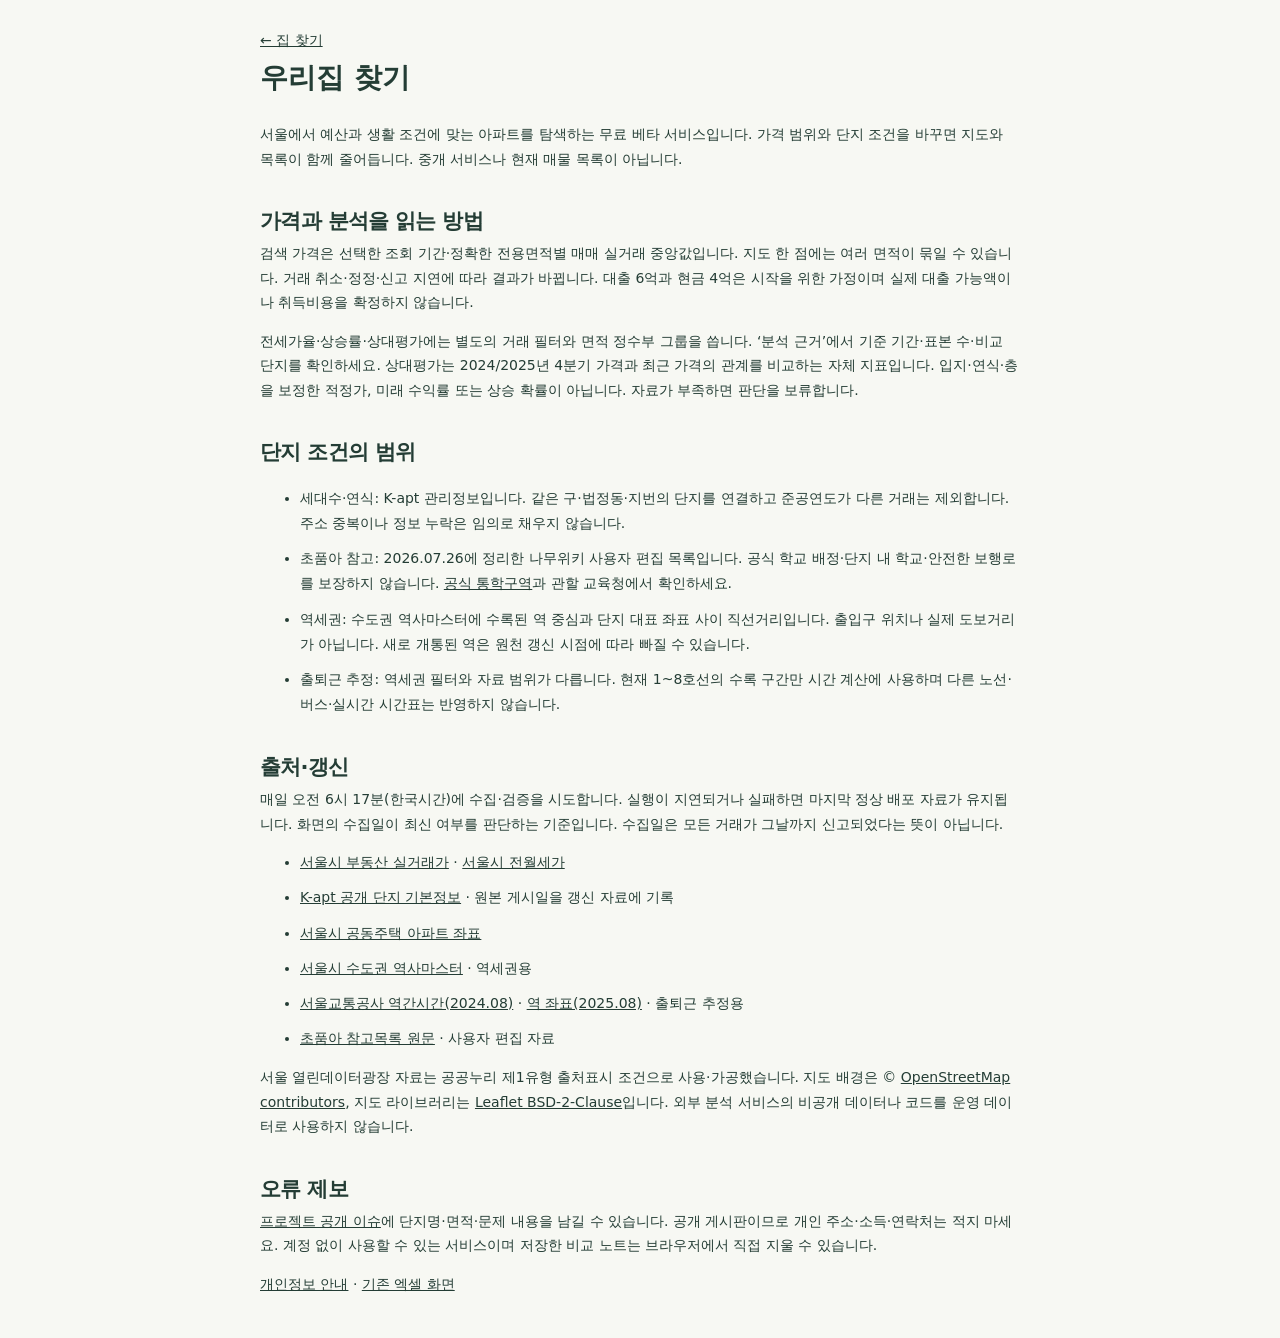
==== about.html @ 01b96259 "Release apartment buyer map with verified filters and scheduled data updates" ====
<!doctype html><html lang="ko"><head><meta charset="utf-8"><meta name="viewport" content="width=device-width, initial-scale=1"><title>서비스 소개·자료 출처 · 우리집 찾기</title><link rel="stylesheet" href="buyer.css"></head><body><main class="legal-page"><a href="/buy.html">← 집 찾기</a><h1>우리집 찾기</h1><p>서울에서 예산과 생활 조건에 맞는 아파트를 탐색하는 무료 베타 서비스입니다. 가격 범위와 단지 조건을 바꾸면 지도와 목록이 함께 줄어듭니다. 중개 서비스나 현재 매물 목록이 아닙니다.</p>
<h2>가격과 분석을 읽는 방법</h2><p>검색 가격은 선택한 조회 기간·정확한 전용면적별 매매 실거래 중앙값입니다. 지도 한 점에는 여러 면적이 묶일 수 있습니다. 거래 취소·정정·신고 지연에 따라 결과가 바뀝니다. 대출 6억과 현금 4억은 시작을 위한 가정이며 실제 대출 가능액이나 취득비용을 확정하지 않습니다.</p><p>전세가율·상승률·상대평가에는 별도의 거래 필터와 면적 정수부 그룹을 씁니다. ‘분석 근거’에서 기준 기간·표본 수·비교 단지를 확인하세요. 상대평가는 2024/2025년 4분기 가격과 최근 가격의 관계를 비교하는 자체 지표입니다. 입지·연식·층을 보정한 적정가, 미래 수익률 또는 상승 확률이 아닙니다. 자료가 부족하면 판단을 보류합니다.</p>
<h2>단지 조건의 범위</h2><ul><li>세대수·연식: K-apt 관리정보입니다. 같은 구·법정동·지번의 단지를 연결하고 준공연도가 다른 거래는 제외합니다. 주소 중복이나 정보 누락은 임의로 채우지 않습니다.</li><li>초품아 참고: 2026.07.26에 정리한 나무위키 사용자 편집 목록입니다. 공식 학교 배정·단지 내 학교·안전한 보행로를 보장하지 않습니다. <a href="https://schoolzone.emac.kr/">공식 통학구역</a>과 관할 교육청에서 확인하세요.</li><li>역세권: 수도권 역사마스터에 수록된 역 중심과 단지 대표 좌표 사이 직선거리입니다. 출입구 위치나 실제 도보거리가 아닙니다. 새로 개통된 역은 원천 갱신 시점에 따라 빠질 수 있습니다.</li><li>출퇴근 추정: 역세권 필터와 자료 범위가 다릅니다. 현재 1~8호선의 수록 구간만 시간 계산에 사용하며 다른 노선·버스·실시간 시간표는 반영하지 않습니다.</li></ul>
<h2>출처·갱신</h2><p>매일 오전 6시 17분(한국시간)에 수집·검증을 시도합니다. 실행이 지연되거나 실패하면 마지막 정상 배포 자료가 유지됩니다. 화면의 수집일이 최신 여부를 판단하는 기준입니다. 수집일은 모든 거래가 그날까지 신고되었다는 뜻이 아닙니다.</p><ul><li><a href="https://data.seoul.go.kr/dataList/OA-21275/S/1/datasetView.do">서울시 부동산 실거래가</a> · <a href="https://data.seoul.go.kr/dataList/OA-21276/S/1/datasetView.do">서울시 전월세가</a></li><li><a href="https://www.k-apt.go.kr/web/board/webReference/boardList.do">K-apt 공개 단지 기본정보</a> · 원본 게시일을 갱신 자료에 기록</li><li><a href="https://data.seoul.go.kr/dataList/OA-15818/A/1/datasetView.do">서울시 공동주택 아파트 좌표</a></li><li><a href="https://data.seoul.go.kr/dataList/OA-21232/A/1/datasetView.do">서울시 수도권 역사마스터</a> · 역세권용</li><li><a href="https://data.seoul.go.kr/dataList/OA-12034/F/1/datasetView.do">서울교통공사 역간시간(2024.08)</a> · <a href="https://data.seoul.go.kr/dataList/OA-22534/L/1/datasetView.do">역 좌표(2025.08)</a> · 출퇴근 추정용</li><li><a href="https://namu.wiki/w/%EC%B4%88%ED%92%88%EC%95%84">초품아 참고목록 원문</a> · 사용자 편집 자료</li></ul><p>서울 열린데이터광장 자료는 공공누리 제1유형 출처표시 조건으로 사용·가공했습니다. 지도 배경은 © <a href="https://www.openstreetmap.org/copyright">OpenStreetMap contributors</a>, 지도 라이브러리는 <a href="vendor/leaflet/LICENSE">Leaflet BSD-2-Clause</a>입니다. 외부 분석 서비스의 비공개 데이터나 코드를 운영 데이터로 사용하지 않습니다.</p>
<h2>오류 제보</h2><p><a href="https://github.com/uhdh/autumation1/issues/new">프로젝트 공개 이슈</a>에 단지명·면적·문제 내용을 남길 수 있습니다. 공개 게시판이므로 개인 주소·소득·연락처는 적지 마세요. 계정 없이 사용할 수 있는 서비스이며 저장한 비교 노트는 브라우저에서 직접 지울 수 있습니다.</p><p><a href="privacy.html">개인정보 안내</a> · <a href="/excel.html">기존 엑셀 화면</a></p></main></body></html>
---- buyer.css ----
:root{color-scheme:light;--ink:#243d35;--green:#1b5145;--muted:#65736b;--line:#dce3da;--paper:#f7f8f3;--pale:#eaf0e5;--red:#9a4233;--gold:#856221;font-family:"Malgun Gothic","Apple SD Gothic Neo",system-ui,sans-serif;color:var(--ink);background:var(--paper);font-size:14px}
*{box-sizing:border-box}body{margin:0}a{color:inherit}button,input,select,textarea{font:inherit}button,a,input,select,summary,textarea{-webkit-tap-highlight-color:transparent}button,summary{cursor:pointer}button:disabled{cursor:wait;opacity:.6}button{border:0}button:focus-visible,a:focus-visible,input:focus-visible,select:focus-visible,summary:focus-visible,textarea:focus-visible{outline:3px solid #bb8f38;outline-offset:3px}input,select,textarea{width:100%;min-width:0;border:1px solid #cdd7cd;border-radius:7px;padding:10px 11px;background:#fff;color:var(--ink);min-height:42px}input::placeholder,textarea::placeholder{color:#7c847e;font-size:12px}textarea{resize:vertical;min-height:75px}input[type=checkbox]{width:17px;height:17px;min-height:0;accent-color:var(--green);flex:none}label{display:grid;gap:7px;font-size:12px;font-weight:600}p{line-height:1.75}h1,h2,h3,p{margin-top:0}h2{font-size:21px;letter-spacing:-.7px;margin-bottom:0}h3{font-size:18px;letter-spacing:-.4px}small{font-size:12px}button{font-weight:600}[hidden]{display:none!important}.skip{position:absolute;top:-100px}.skip:focus{top:10px;left:10px;z-index:10;background:white;padding:15px}.site-header{max-width:1440px;margin:auto;padding:23px 40px;display:flex;align-items:center;justify-content:space-between;border-bottom:1px solid var(--line)}.site-header>a{text-decoration:none;font-size:12px}.site-header .brand{display:flex;gap:10px;align-items:center;font-size:17px;font-weight:700}.brand-mark{display:grid;place-items:center;width:32px;height:32px;background:var(--green);color:white;border-radius:8px;font-size:19px}.beta{font-size:10px;font-weight:500;border:1px solid #b5c5b8;padding:3px 6px;border-radius:4px;color:var(--muted)}main{max-width:1440px;margin:auto;padding:0 40px}.intro{padding:46px 0 29px;display:grid;grid-template-columns:1.2fr 1fr;column-gap:50px}.intro .eyebrow{grid-column:1/-1}.eyebrow{font-size:11px;letter-spacing:1px;font-weight:700;color:var(--green);margin-bottom:12px}.intro h1{font-size:37px;line-height:1.35;letter-spacing:-1.7px;font-weight:650;margin-bottom:12px}.intro>p:last-child{align-self:end;margin-bottom:16px;color:var(--muted);font-size:14px}.steps{display:flex;border-bottom:1px solid var(--line);gap:35px;padding:12px 0 20px}.steps a{text-decoration:none;font-size:12px;display:flex;align-items:center;gap:9px}.steps b{color:var(--green);font-size:11px}.steps span{background:var(--pale);padding:3px 7px;border-radius:12px;font-size:11px}.workspace{display:grid;grid-template-columns:300px minmax(0,1fr);gap:36px;padding-top:30px}.conditions{background:white;border:1px solid var(--line);border-radius:10px;align-self:start;padding:21px;scroll-margin-top:15px}.conditions form>label,.conditions form>div,.conditions form>details{margin-bottom:18px}.conditions h2{font-size:17px}.conditions .section-heading{align-items:start;gap:7px;flex-direction:column;margin-bottom:22px}.muted{color:var(--muted);font-size:11px;font-weight:400}.hint{font-size:11px;line-height:1.7;color:var(--muted);margin:8px 0 0;font-weight:400}.field-pair{display:grid;grid-template-columns:1fr 1fr;gap:10px}.budget-summary{background:var(--pale);border-radius:7px;padding:17px;display:grid;gap:8px}.budget-summary span{font-size:11px}.budget-summary strong{font-size:27px;letter-spacing:-1px}.budget-summary small{line-height:1.5;color:var(--muted);font-size:10px}#funds-fields>label,#funds-fields>.field-pair{margin-bottom:13px}.details-body{padding-top:12px;display:grid;gap:13px}summary{font-size:12px;font-weight:600;line-height:1.6}summary span{font-size:10px;font-weight:400;color:var(--muted);margin-left:5px}.primary,.secondary{border-radius:6px;min-height:42px;padding:10px 15px;font-size:12px}.primary{background:var(--green);color:white}.primary:hover{background:#123c32}.secondary{background:white;border:1px solid #bdcec1;color:var(--green)}.secondary:hover{background:var(--pale)}.full{width:100%}.primary.full{display:flex;justify-content:space-between;gap:10px}.privacy{border-top:1px solid var(--line);margin-top:22px;padding-top:19px}.checkbox{display:flex;align-items:center;gap:7px;font-weight:400;font-size:11px}.text-button{padding:7px 0;background:transparent;color:var(--muted);text-decoration:underline;text-underline-offset:3px;font-size:11px;margin-top:6px}.destination{border-top:1px solid var(--line);padding:13px 0;display:grid;gap:10px}.destination>strong{font-size:12px}.destination input,.destination select{padding:8px;min-height:38px}.content{min-width:0}.section-heading{display:flex;justify-content:space-between;align-items:center;gap:15px;margin-bottom:19px}.section-heading .eyebrow{font-size:10px;margin-bottom:7px}.live-label{font-size:10px;border:1px solid #c6d7c6;border-radius:20px;padding:6px 10px;white-space:nowrap}.status{font-size:12px;color:var(--muted);line-height:1.7;margin:0 0 19px;padding:12px 0;border-bottom:1px solid var(--line)}.status.error{color:var(--red)}.empty-state{padding:43px 20px 50px;text-align:center;border:1px dashed #c4d1c4;border-radius:10px;background:#f1f4eb}.empty-number{font-size:48px;font-weight:300;color:#b1c4b0;display:block;margin-bottom:18px}.empty-state h3{font-size:20px}.empty-state p{color:var(--muted);font-size:12px}.empty-guide{display:flex;justify-content:center;gap:18px;margin-top:28px;font-size:11px}.empty-guide span+span:before{content:'→';margin-right:18px;color:#8f9d91}.result-tools{display:flex;justify-content:space-between;align-items:center;gap:12px;margin-bottom:16px}.result-tools>label:last-child{display:flex;align-items:center;white-space:nowrap;font-size:11px}.result-tools select{min-height:35px;padding:6px 24px 6px 8px;font-size:11px}.candidate{background:white;border:1px solid var(--line);border-radius:9px;margin-bottom:12px;padding:21px;display:grid;grid-template-columns:minmax(0,1fr) auto;gap:14px 20px}.candidate.selected{border-color:var(--green);box-shadow:inset 3px 0 var(--green)}.candidate h3{margin:7px 0 8px;font-size:18px;overflow-wrap:anywhere}.address{font-size:11px;color:var(--muted)}.candidate-price{text-align:right;white-space:nowrap}.candidate-price small{display:block;font-size:10px;color:var(--muted);margin-bottom:7px}.candidate-price strong{font-size:24px;letter-spacing:-.7px}.badges{display:flex;gap:6px;flex-wrap:wrap;margin-top:12px}.badge{font-size:10px;line-height:1.5;padding:4px 7px;background:var(--pale);border-radius:4px;color:var(--green)}.badge.warn{background:#f9efdb;color:var(--gold)}.badge.over{background:#f8e8e3;color:var(--red)}.candidate-bottom{grid-column:1/-1;display:flex;justify-content:space-between;align-items:center;gap:14px;border-top:1px solid #ecf0e8;padding-top:13px;margin-top:3px}.candidate-bottom p{font-size:11px;color:var(--muted);margin:0}.candidate-actions{display:flex;gap:8px;flex:none}.candidate-actions button{min-height:36px;padding:8px 11px;font-size:11px}.comparison{margin-top:45px;padding-top:26px;border-top:1px solid var(--line);scroll-margin-top:20px}.section-description{color:var(--muted);font-size:12px;margin:0 0 20px}.compare-grid{display:grid;grid-template-columns:repeat(auto-fit,minmax(215px,1fr));gap:12px}.compare-empty{grid-column:1/-1;border:1px dashed #c8d2c7;padding:25px 18px;color:var(--muted);font-size:12px;border-radius:8px}.compare-card{padding:17px;background:white;border:1px solid var(--line);border-radius:9px;min-width:0}.compare-card h3{font-size:16px;margin:8px 0}.compare-top{display:flex;justify-content:space-between;align-items:start;gap:8px}.remove{font-size:11px;border:0;background:none;color:var(--muted);padding:3px;flex:none;text-decoration:underline}.compare-card label{font-size:11px;margin-top:12px}.compare-card input,.compare-card textarea{font-size:12px;padding:9px}.assessment{margin:15px 0;padding:12px;background:var(--paper);display:grid;gap:9px;font-size:11px;line-height:1.65}.assessment strong{font-size:16px}.positive{color:var(--green)}.negative{color:var(--red)}.compare-card details{border-top:1px solid var(--line);padding-top:13px;margin-top:18px}.route-row{padding:12px 0;border-bottom:1px solid var(--line)}.route-row strong{font-size:12px;display:block}.route-row small{display:block;line-height:1.6;color:var(--muted);margin-top:4px;overflow-wrap:anywhere}.route-row .field-pair{gap:7px}.route-row label{margin-top:8px}.route-status{font-size:10px;margin:8px 0 0;line-height:1.6}.notes label{font-size:11px}.compare-card .reference{font-size:11px;color:var(--muted);line-height:1.6;margin:8px 0 15px}.chart{height:120px;display:flex;gap:8px;align-items:stretch;margin:20px 0 25px}.chart-column{flex:1;display:flex;flex-direction:column;justify-content:end;align-items:center;gap:5px;min-width:0}.chart-column .bar{width:100%;max-width:40px;background:#759b86;border-radius:3px 3px 0 0;min-height:2px}.chart-column small{font-size:10px;white-space:nowrap}.chart-column .chart-value{font-size:9px}.chart-column .no-trade{color:#a0a9a0;font-size:10px;margin:auto 0}.table-scroll{overflow:auto;max-height:400px}table{border-collapse:collapse;width:100%;font-size:12px;white-space:nowrap}th,td{text-align:left;padding:11px;border-bottom:1px solid var(--line)}th{font-size:11px;color:var(--muted);position:sticky;top:0;background:var(--paper)}dialog{width:min(670px,calc(100% - 28px));max-height:88dvh;overflow:auto;border:1px solid var(--line);border-radius:12px;padding:25px;color:var(--ink)}dialog::backdrop{background:#10251e77}dialog .section-heading h2{font-size:19px}dialog p{font-size:12px;color:var(--muted)}footer{margin:50px 0 0;padding:24px 0;border-top:1px solid var(--line);font-size:10px;line-height:1.8;color:var(--muted)}.toast{position:fixed;bottom:24px;left:50%;transform:translateX(-50%);background:var(--ink);color:white;padding:14px 22px;box-shadow:0 6px 25px #0002;border-radius:8px;max-width:calc(100% - 30px);width:max-content;font-size:12px;z-index:5}.busy{opacity:.55;pointer-events:none}
dialog .section-heading button{flex:none;white-space:nowrap}
@media(min-width:1500px){.workspace{gap:50px;grid-template-columns:320px minmax(0,1fr)}}
@media(max-width:1050px){main{padding:0 24px}.site-header{padding:20px 24px}.workspace{grid-template-columns:270px minmax(0,1fr);gap:22px}.candidate{padding:17px}.candidate-bottom{align-items:start;flex-direction:column}.compare-grid{grid-template-columns:1fr}.compare-card{padding:21px}.intro h1{font-size:32px}}
@media(max-width:700px){:root{font-size:14px}.site-header{padding:16px 18px}.site-header .brand{font-size:15px}.site-header>a{font-size:11px}main{padding:0 18px}.intro{padding-top:30px;display:block}.intro h1{font-size:29px;letter-spacing:-1.2px}.intro>p:last-child{font-size:12px;margin-top:14px}.intro .eyebrow{font-size:10px}.steps{gap:0;justify-content:space-between}.steps a{font-size:11px;gap:6px}.workspace{display:block;padding-top:23px}.conditions{padding:19px;margin-bottom:30px}.conditions .section-heading{flex-direction:row;align-items:center}.content h2{font-size:20px}.live-label{font-size:9px;padding:5px 7px}.section-heading{gap:8px}.candidate{padding:15px;gap:10px}.candidate h3{font-size:16px}.candidate-price strong{font-size:20px}.candidate-bottom{flex-direction:row;flex-wrap:wrap;gap:10px}.candidate-actions{margin-left:auto}.candidate-actions button{min-height:40px}.candidate-bottom p{font-size:10px}.empty-guide{gap:10px;font-size:10px}.empty-guide span+span:before{margin-right:10px}.compare-grid{grid-template-columns:1fr}input,select,textarea,.compare-card input,.compare-card textarea,.result-tools select{font-size:16px}label{font-size:12px}.result-tools{align-items:start}.result-tools select{font-size:12px}.desktop{display:none}.chart{gap:4px}.chart-column .chart-value{font-size:8px}.chart-column small{font-size:8px}.comparison{margin-top:30px}.section-heading .eyebrow{font-size:9px}}
@media(prefers-reduced-motion:no-preference){html{scroll-behavior:smooth}button,a{transition:background-color .12s}}

/* 탐색을 먼저 보여주고, 상세 조건은 필요할 때 연다. */
h1,h2,h3,.intro p{word-break:keep-all;overflow-wrap:break-word}
main{max-width:1200px}.intro{display:block;padding:40px 0 22px}.intro h1{font-size:32px;margin-bottom:12px}.intro>p:last-child{margin:0}.workspace{display:block;padding-top:0}.conditions{padding:24px;margin-bottom:32px}.conditions form>div,.conditions form>details{margin-bottom:0}.quick-search{display:grid;grid-template-columns:180px 1fr auto;gap:24px;align-items:end}.quick-budget{min-width:0;border:0;margin:0;padding:0}.quick-budget legend{font-size:12px;font-weight:600;margin-bottom:9px}.budget-chips{display:flex;gap:7px;flex-wrap:wrap}.budget-chips button{min-height:43px;padding:10px 18px;border:1px solid #cdd7cd;background:white;border-radius:7px;font-size:14px;white-space:nowrap}.budget-chips button:hover{background:var(--pale)}.budget-chips button[aria-pressed=true]{background:var(--green);color:white;border-color:var(--green)}.quick-search>.primary{min-height:43px;white-space:nowrap}.quick-foot{display:flex;justify-content:space-between;align-items:center;gap:12px;padding-top:15px}.quick-foot p{font-size:11px;color:var(--muted);margin:0}.quick-foot .text-button{margin:0;padding:4px 0}.extra-filters{padding-top:14px;border-top:1px solid var(--line);margin-top:14px}.extra-filters summary{font-weight:400;color:var(--muted);font-size:11px}.filter-fields{grid-template-columns:180px 1fr;max-width:620px}.conditions #direct-fields{max-width:360px;margin-top:18px}.conditions dialog>.section-heading{flex-direction:row;align-items:center}.conditions dialog>label,.conditions dialog>div,.conditions dialog>details{margin-bottom:17px}.conditions dialog>.hint{margin-bottom:18px}.conditions dialog .section-heading h2{font-size:20px}details.destination{display:block}details.destination>label,details.destination>.field-pair{margin-top:13px}.destination summary{font-size:14px;padding:4px 0}.comparison-tools{display:flex;gap:8px;flex-wrap:wrap;margin-bottom:20px}.comparison-tools button{font-size:12px}.compare-shortcut{position:sticky;top:10px;z-index:2;display:block;width:max-content;margin:0 0 16px auto;text-decoration:none;background:var(--green);color:white;border-radius:22px;padding:11px 17px;font-size:12px}.compare-shortcut span{margin:0 6px}.save-options{margin-top:24px}.save-options summary{font-size:11px;color:var(--muted)}.save-options .privacy{margin-top:10px;padding-top:10px}.empty-state{padding:30px 20px}.empty-state h3{font-size:18px;margin-bottom:8px}.empty-state p{margin-bottom:0}.content #candidate-list{display:grid;grid-template-columns:1fr 1fr;gap:14px}.candidate{margin:0;grid-template-columns:minmax(0,1fr) auto;padding:18px;gap:14px}.candidate-bottom{flex-direction:column;align-items:stretch;gap:12px}.candidate-actions{justify-content:flex-end}.candidate-price strong{font-size:22px}.content #candidate-list>.empty-state{grid-column:1/-1}.content #more-results{margin-top:16px}
@media(max-width:900px){.quick-search{grid-template-columns:160px 1fr;gap:17px}.quick-search>.primary{grid-column:1/-1}.content #candidate-list{grid-template-columns:1fr}.candidate-bottom{flex-direction:row;align-items:center}.conditions{padding:20px}.intro h1{font-size:28px}}
@media(max-width:700px){.intro{padding:27px 0 22px}.intro h1{font-size:27px;line-height:1.4;max-width:320px}.intro>p:last-child{font-size:12px;max-width:300px}.quick-search{grid-template-columns:1fr;gap:19px}.quick-budget legend{font-size:13px}.quick-region{font-size:13px}.budget-chips{gap:6px}.budget-chips button{padding:9px 12px;font-size:13px;flex:1}.budget-chips #custom-budget{flex:none;width:100%;font-size:11px;min-height:30px;border:0;text-decoration:underline;text-underline-offset:3px;background:transparent;color:var(--muted);padding:5px}.quick-foot{align-items:start;flex-direction:column;gap:7px}.conditions{padding:18px;margin-bottom:27px}.filter-fields{grid-template-columns:1fr}.candidate-bottom{align-items:start}.candidate-price strong{font-size:20px}.candidate h3{font-size:16px}.compare-shortcut{font-size:11px}.comparison-tools button{flex:1;padding:9px;font-size:11px}.extra-filters{padding-top:12px}.empty-state{padding:23px 13px}.empty-state h3{font-size:16px}}
.map-panel{margin:18px 0 24px;border:1px solid #dce4df;border-radius:16px;padding:16px;background:#fff}.map-panel h3{margin:0}.map-panel .section-heading{margin-bottom:12px}#candidate-map{height:410px;border-radius:10px;z-index:0;background:#e7ede8}.map-source{font-size:11px;line-height:1.6;color:#65756c;margin:8px 0 0}.map-source a{color:inherit}.map-home{display:block;margin-top:8px;padding:9px;border:1px solid #ccd9d0;border-radius:6px;background:#f3f7f4;color:#1b5145;cursor:pointer;width:100%;text-align:left}.leaflet-popup-content{max-height:260px;overflow:auto}.candidate:focus{outline:3px solid #44836b;outline-offset:3px}.candidate-actions{flex-wrap:wrap}@media(max-width:700px){#candidate-map{height:320px}.map-panel{padding:10px}.map-panel .section-heading{gap:8px}.map-panel h3{font-size:16px}}
.insight-strip{grid-column:1/-1;display:flex;gap:10px 22px;flex-wrap:wrap;border-top:1px solid var(--line);padding-top:13px;font-size:12px;color:var(--muted)}.insight-strip b{color:var(--ink);margin-left:5px}.commute-summary{grid-column:1/-1;font-size:12px;margin:0;color:var(--green)}.analysis-controls{display:flex;justify-content:space-between;gap:12px;align-items:center}.analysis-controls label{min-width:110px}.commute-settings,.metric-method{border-bottom:1px solid var(--line);padding:14px 0}.commute-settings summary,.metric-method summary{font-size:13px}.commute-settings summary span{color:var(--muted);font-size:11px}.commute-settings fieldset{border:0;padding:0;margin:0}.route-choice{max-width:650px;margin:14px 0}.route-assumptions{display:grid;grid-template-columns:repeat(3,1fr);gap:12px;margin:12px 0}.metric-method p{font-size:12px;color:var(--muted)}#analysis-content h3{margin-top:24px;font-size:16px}#analysis-content table{font-size:11px}@media(max-width:700px){.insight-strip{gap:8px 12px}.route-assumptions{grid-template-columns:1fr}.analysis-controls{align-items:flex-start}.analysis-controls p{font-size:11px}}

.property-grid{display:grid;grid-template-columns:repeat(4,minmax(0,1fr));gap:12px}.property-grid small{display:block;color:var(--muted);font-size:12px}.property-footer{display:flex;align-items:center;justify-content:space-between;gap:10px}#active-property-filters{display:flex;flex-wrap:wrap;gap:6px;margin-bottom:12px}#active-property-filters button{border:1px solid #b8d2c8;border-radius:20px;background:#eef6f1;padding:7px 12px;color:#1b5145}@media(max-width:600px){.property-grid{grid-template-columns:repeat(2,minmax(0,1fr))}}
.property-grid select{padding:10px 6px;font-size:13px}.property-grid{border:0}#property-controls{border:0;padding:0;min-width:0}#property-controls legend{margin-bottom:12px}
.legal-page{max-width:800px;margin:auto;padding:28px 20px;line-height:1.8}.legal-page h2{margin-top:32px}.legal-page li{margin:10px 0}.legal-page a{text-decoration:underline}
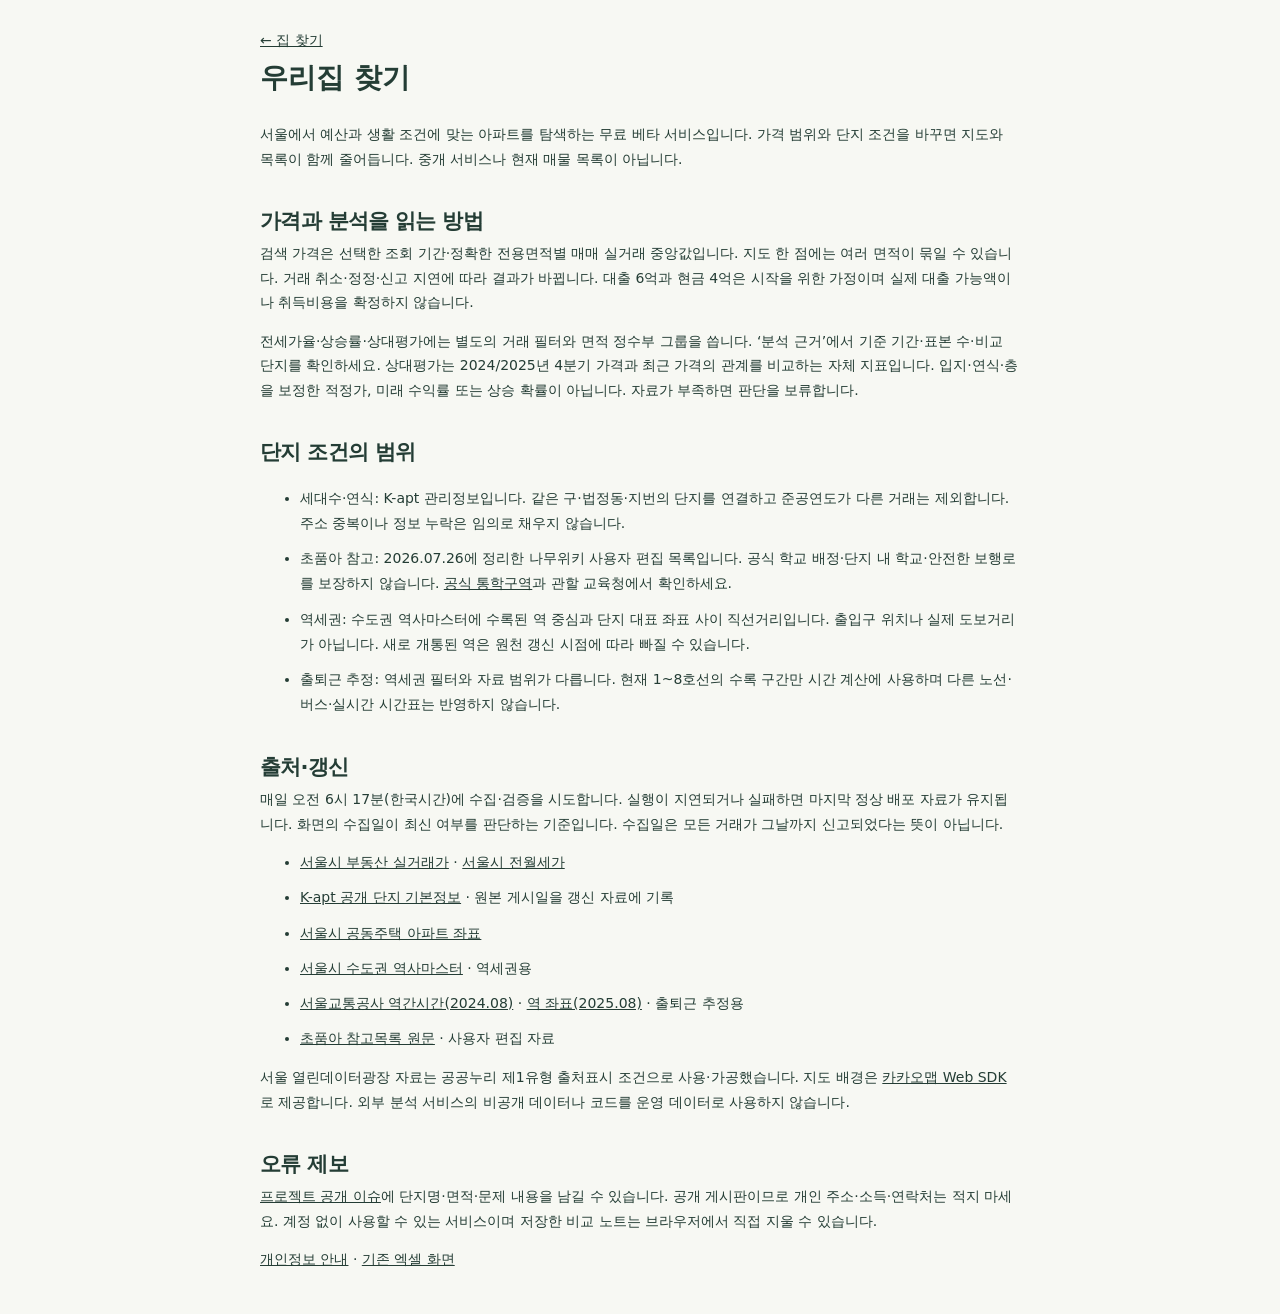
==== commit 44c81774: "Replace apartment map with Kakao Maps SDK" ====
--- a/about.html
+++ b/about.html
@@ -1,5 +1,5 @@
 <!doctype html><html lang="ko"><head><meta charset="utf-8"><meta name="viewport" content="width=device-width, initial-scale=1"><title>서비스 소개·자료 출처 · 우리집 찾기</title><link rel="stylesheet" href="buyer.css"></head><body><main class="legal-page"><a href="/buy.html">← 집 찾기</a><h1>우리집 찾기</h1><p>서울에서 예산과 생활 조건에 맞는 아파트를 탐색하는 무료 베타 서비스입니다. 가격 범위와 단지 조건을 바꾸면 지도와 목록이 함께 줄어듭니다. 중개 서비스나 현재 매물 목록이 아닙니다.</p>
 <h2>가격과 분석을 읽는 방법</h2><p>검색 가격은 선택한 조회 기간·정확한 전용면적별 매매 실거래 중앙값입니다. 지도 한 점에는 여러 면적이 묶일 수 있습니다. 거래 취소·정정·신고 지연에 따라 결과가 바뀝니다. 대출 6억과 현금 4억은 시작을 위한 가정이며 실제 대출 가능액이나 취득비용을 확정하지 않습니다.</p><p>전세가율·상승률·상대평가에는 별도의 거래 필터와 면적 정수부 그룹을 씁니다. ‘분석 근거’에서 기준 기간·표본 수·비교 단지를 확인하세요. 상대평가는 2024/2025년 4분기 가격과 최근 가격의 관계를 비교하는 자체 지표입니다. 입지·연식·층을 보정한 적정가, 미래 수익률 또는 상승 확률이 아닙니다. 자료가 부족하면 판단을 보류합니다.</p>
 <h2>단지 조건의 범위</h2><ul><li>세대수·연식: K-apt 관리정보입니다. 같은 구·법정동·지번의 단지를 연결하고 준공연도가 다른 거래는 제외합니다. 주소 중복이나 정보 누락은 임의로 채우지 않습니다.</li><li>초품아 참고: 2026.07.26에 정리한 나무위키 사용자 편집 목록입니다. 공식 학교 배정·단지 내 학교·안전한 보행로를 보장하지 않습니다. <a href="https://schoolzone.emac.kr/">공식 통학구역</a>과 관할 교육청에서 확인하세요.</li><li>역세권: 수도권 역사마스터에 수록된 역 중심과 단지 대표 좌표 사이 직선거리입니다. 출입구 위치나 실제 도보거리가 아닙니다. 새로 개통된 역은 원천 갱신 시점에 따라 빠질 수 있습니다.</li><li>출퇴근 추정: 역세권 필터와 자료 범위가 다릅니다. 현재 1~8호선의 수록 구간만 시간 계산에 사용하며 다른 노선·버스·실시간 시간표는 반영하지 않습니다.</li></ul>
-<h2>출처·갱신</h2><p>매일 오전 6시 17분(한국시간)에 수집·검증을 시도합니다. 실행이 지연되거나 실패하면 마지막 정상 배포 자료가 유지됩니다. 화면의 수집일이 최신 여부를 판단하는 기준입니다. 수집일은 모든 거래가 그날까지 신고되었다는 뜻이 아닙니다.</p><ul><li><a href="https://data.seoul.go.kr/dataList/OA-21275/S/1/datasetView.do">서울시 부동산 실거래가</a> · <a href="https://data.seoul.go.kr/dataList/OA-21276/S/1/datasetView.do">서울시 전월세가</a></li><li><a href="https://www.k-apt.go.kr/web/board/webReference/boardList.do">K-apt 공개 단지 기본정보</a> · 원본 게시일을 갱신 자료에 기록</li><li><a href="https://data.seoul.go.kr/dataList/OA-15818/A/1/datasetView.do">서울시 공동주택 아파트 좌표</a></li><li><a href="https://data.seoul.go.kr/dataList/OA-21232/A/1/datasetView.do">서울시 수도권 역사마스터</a> · 역세권용</li><li><a href="https://data.seoul.go.kr/dataList/OA-12034/F/1/datasetView.do">서울교통공사 역간시간(2024.08)</a> · <a href="https://data.seoul.go.kr/dataList/OA-22534/L/1/datasetView.do">역 좌표(2025.08)</a> · 출퇴근 추정용</li><li><a href="https://namu.wiki/w/%EC%B4%88%ED%92%88%EC%95%84">초품아 참고목록 원문</a> · 사용자 편집 자료</li></ul><p>서울 열린데이터광장 자료는 공공누리 제1유형 출처표시 조건으로 사용·가공했습니다. 지도 배경은 © <a href="https://www.openstreetmap.org/copyright">OpenStreetMap contributors</a>, 지도 라이브러리는 <a href="vendor/leaflet/LICENSE">Leaflet BSD-2-Clause</a>입니다. 외부 분석 서비스의 비공개 데이터나 코드를 운영 데이터로 사용하지 않습니다.</p>
+<h2>출처·갱신</h2><p>매일 오전 6시 17분(한국시간)에 수집·검증을 시도합니다. 실행이 지연되거나 실패하면 마지막 정상 배포 자료가 유지됩니다. 화면의 수집일이 최신 여부를 판단하는 기준입니다. 수집일은 모든 거래가 그날까지 신고되었다는 뜻이 아닙니다.</p><ul><li><a href="https://data.seoul.go.kr/dataList/OA-21275/S/1/datasetView.do">서울시 부동산 실거래가</a> · <a href="https://data.seoul.go.kr/dataList/OA-21276/S/1/datasetView.do">서울시 전월세가</a></li><li><a href="https://www.k-apt.go.kr/web/board/webReference/boardList.do">K-apt 공개 단지 기본정보</a> · 원본 게시일을 갱신 자료에 기록</li><li><a href="https://data.seoul.go.kr/dataList/OA-15818/A/1/datasetView.do">서울시 공동주택 아파트 좌표</a></li><li><a href="https://data.seoul.go.kr/dataList/OA-21232/A/1/datasetView.do">서울시 수도권 역사마스터</a> · 역세권용</li><li><a href="https://data.seoul.go.kr/dataList/OA-12034/F/1/datasetView.do">서울교통공사 역간시간(2024.08)</a> · <a href="https://data.seoul.go.kr/dataList/OA-22534/L/1/datasetView.do">역 좌표(2025.08)</a> · 출퇴근 추정용</li><li><a href="https://namu.wiki/w/%EC%B4%88%ED%92%88%EC%95%84">초품아 참고목록 원문</a> · 사용자 편집 자료</li></ul><p>서울 열린데이터광장 자료는 공공누리 제1유형 출처표시 조건으로 사용·가공했습니다. 지도 배경은 <a href="https://apis.map.kakao.com/web/">카카오맵 Web SDK</a>로 제공합니다. 외부 분석 서비스의 비공개 데이터나 코드를 운영 데이터로 사용하지 않습니다.</p>
 <h2>오류 제보</h2><p><a href="https://github.com/uhdh/autumation1/issues/new">프로젝트 공개 이슈</a>에 단지명·면적·문제 내용을 남길 수 있습니다. 공개 게시판이므로 개인 주소·소득·연락처는 적지 마세요. 계정 없이 사용할 수 있는 서비스이며 저장한 비교 노트는 브라우저에서 직접 지울 수 있습니다.</p><p><a href="privacy.html">개인정보 안내</a> · <a href="/excel.html">기존 엑셀 화면</a></p></main></body></html>
--- a/buyer.css
+++ b/buyer.css
@@ -11,7 +11,7 @@
 main{max-width:1200px}.intro{display:block;padding:40px 0 22px}.intro h1{font-size:32px;margin-bottom:12px}.intro>p:last-child{margin:0}.workspace{display:block;padding-top:0}.conditions{padding:24px;margin-bottom:32px}.conditions form>div,.conditions form>details{margin-bottom:0}.quick-search{display:grid;grid-template-columns:180px 1fr auto;gap:24px;align-items:end}.quick-budget{min-width:0;border:0;margin:0;padding:0}.quick-budget legend{font-size:12px;font-weight:600;margin-bottom:9px}.budget-chips{display:flex;gap:7px;flex-wrap:wrap}.budget-chips button{min-height:43px;padding:10px 18px;border:1px solid #cdd7cd;background:white;border-radius:7px;font-size:14px;white-space:nowrap}.budget-chips button:hover{background:var(--pale)}.budget-chips button[aria-pressed=true]{background:var(--green);color:white;border-color:var(--green)}.quick-search>.primary{min-height:43px;white-space:nowrap}.quick-foot{display:flex;justify-content:space-between;align-items:center;gap:12px;padding-top:15px}.quick-foot p{font-size:11px;color:var(--muted);margin:0}.quick-foot .text-button{margin:0;padding:4px 0}.extra-filters{padding-top:14px;border-top:1px solid var(--line);margin-top:14px}.extra-filters summary{font-weight:400;color:var(--muted);font-size:11px}.filter-fields{grid-template-columns:180px 1fr;max-width:620px}.conditions #direct-fields{max-width:360px;margin-top:18px}.conditions dialog>.section-heading{flex-direction:row;align-items:center}.conditions dialog>label,.conditions dialog>div,.conditions dialog>details{margin-bottom:17px}.conditions dialog>.hint{margin-bottom:18px}.conditions dialog .section-heading h2{font-size:20px}details.destination{display:block}details.destination>label,details.destination>.field-pair{margin-top:13px}.destination summary{font-size:14px;padding:4px 0}.comparison-tools{display:flex;gap:8px;flex-wrap:wrap;margin-bottom:20px}.comparison-tools button{font-size:12px}.compare-shortcut{position:sticky;top:10px;z-index:2;display:block;width:max-content;margin:0 0 16px auto;text-decoration:none;background:var(--green);color:white;border-radius:22px;padding:11px 17px;font-size:12px}.compare-shortcut span{margin:0 6px}.save-options{margin-top:24px}.save-options summary{font-size:11px;color:var(--muted)}.save-options .privacy{margin-top:10px;padding-top:10px}.empty-state{padding:30px 20px}.empty-state h3{font-size:18px;margin-bottom:8px}.empty-state p{margin-bottom:0}.content #candidate-list{display:grid;grid-template-columns:1fr 1fr;gap:14px}.candidate{margin:0;grid-template-columns:minmax(0,1fr) auto;padding:18px;gap:14px}.candidate-bottom{flex-direction:column;align-items:stretch;gap:12px}.candidate-actions{justify-content:flex-end}.candidate-price strong{font-size:22px}.content #candidate-list>.empty-state{grid-column:1/-1}.content #more-results{margin-top:16px}
 @media(max-width:900px){.quick-search{grid-template-columns:160px 1fr;gap:17px}.quick-search>.primary{grid-column:1/-1}.content #candidate-list{grid-template-columns:1fr}.candidate-bottom{flex-direction:row;align-items:center}.conditions{padding:20px}.intro h1{font-size:28px}}
 @media(max-width:700px){.intro{padding:27px 0 22px}.intro h1{font-size:27px;line-height:1.4;max-width:320px}.intro>p:last-child{font-size:12px;max-width:300px}.quick-search{grid-template-columns:1fr;gap:19px}.quick-budget legend{font-size:13px}.quick-region{font-size:13px}.budget-chips{gap:6px}.budget-chips button{padding:9px 12px;font-size:13px;flex:1}.budget-chips #custom-budget{flex:none;width:100%;font-size:11px;min-height:30px;border:0;text-decoration:underline;text-underline-offset:3px;background:transparent;color:var(--muted);padding:5px}.quick-foot{align-items:start;flex-direction:column;gap:7px}.conditions{padding:18px;margin-bottom:27px}.filter-fields{grid-template-columns:1fr}.candidate-bottom{align-items:start}.candidate-price strong{font-size:20px}.candidate h3{font-size:16px}.compare-shortcut{font-size:11px}.comparison-tools button{flex:1;padding:9px;font-size:11px}.extra-filters{padding-top:12px}.empty-state{padding:23px 13px}.empty-state h3{font-size:16px}}
-.map-panel{margin:18px 0 24px;border:1px solid #dce4df;border-radius:16px;padding:16px;background:#fff}.map-panel h3{margin:0}.map-panel .section-heading{margin-bottom:12px}#candidate-map{height:410px;border-radius:10px;z-index:0;background:#e7ede8}.map-source{font-size:11px;line-height:1.6;color:#65756c;margin:8px 0 0}.map-source a{color:inherit}.map-home{display:block;margin-top:8px;padding:9px;border:1px solid #ccd9d0;border-radius:6px;background:#f3f7f4;color:#1b5145;cursor:pointer;width:100%;text-align:left}.leaflet-popup-content{max-height:260px;overflow:auto}.candidate:focus{outline:3px solid #44836b;outline-offset:3px}.candidate-actions{flex-wrap:wrap}@media(max-width:700px){#candidate-map{height:320px}.map-panel{padding:10px}.map-panel .section-heading{gap:8px}.map-panel h3{font-size:16px}}
+.map-panel{margin:18px 0 24px;border:1px solid #dce4df;border-radius:16px;padding:16px;background:#fff}.map-panel h3{margin:0}.map-panel .section-heading{margin-bottom:12px}#candidate-map{height:410px;border-radius:10px;z-index:0;background:#e7ede8}.map-source{font-size:11px;line-height:1.6;color:#65756c;margin:8px 0 0}.map-source a{color:inherit}.map-home{display:block;margin-top:8px;padding:9px;border:1px solid #ccd9d0;border-radius:6px;background:#f3f7f4;color:#1b5145;cursor:pointer;width:100%;text-align:left}.map-dot{display:block;width:24px;height:24px;padding:4px;border:0;border-radius:50%;background:transparent;cursor:pointer}.map-dot::after{content:"";display:block;width:14px;height:14px;border:1px solid white;border-radius:50%;background:#1b5145;box-shadow:0 1px 3px #0005}.map-dot:focus-visible{outline:3px solid #1b5145;background:white}.map-popup{width:260px;max-width:calc(100vw - 84px);max-height:250px;overflow:auto;white-space:normal;background:white;border:1px solid #ccd9d0;border-radius:10px;padding:12px;box-shadow:0 3px 15px #0003;font-size:13px}.map-popup p{margin:8px 0}.map-close{float:right;margin-left:8px;min-height:30px;border:0;border-radius:5px;cursor:pointer}.candidate:focus{outline:3px solid #44836b;outline-offset:3px}.candidate-actions{flex-wrap:wrap}@media(max-width:700px){#candidate-map{height:320px}.map-panel{padding:10px}.map-panel .section-heading{gap:8px}.map-panel h3{font-size:16px}}
 .insight-strip{grid-column:1/-1;display:flex;gap:10px 22px;flex-wrap:wrap;border-top:1px solid var(--line);padding-top:13px;font-size:12px;color:var(--muted)}.insight-strip b{color:var(--ink);margin-left:5px}.commute-summary{grid-column:1/-1;font-size:12px;margin:0;color:var(--green)}.analysis-controls{display:flex;justify-content:space-between;gap:12px;align-items:center}.analysis-controls label{min-width:110px}.commute-settings,.metric-method{border-bottom:1px solid var(--line);padding:14px 0}.commute-settings summary,.metric-method summary{font-size:13px}.commute-settings summary span{color:var(--muted);font-size:11px}.commute-settings fieldset{border:0;padding:0;margin:0}.route-choice{max-width:650px;margin:14px 0}.route-assumptions{display:grid;grid-template-columns:repeat(3,1fr);gap:12px;margin:12px 0}.metric-method p{font-size:12px;color:var(--muted)}#analysis-content h3{margin-top:24px;font-size:16px}#analysis-content table{font-size:11px}@media(max-width:700px){.insight-strip{gap:8px 12px}.route-assumptions{grid-template-columns:1fr}.analysis-controls{align-items:flex-start}.analysis-controls p{font-size:11px}}
 
 .property-grid{display:grid;grid-template-columns:repeat(4,minmax(0,1fr));gap:12px}.property-grid small{display:block;color:var(--muted);font-size:12px}.property-footer{display:flex;align-items:center;justify-content:space-between;gap:10px}#active-property-filters{display:flex;flex-wrap:wrap;gap:6px;margin-bottom:12px}#active-property-filters button{border:1px solid #b8d2c8;border-radius:20px;background:#eef6f1;padding:7px 12px;color:#1b5145}@media(max-width:600px){.property-grid{grid-template-columns:repeat(2,minmax(0,1fr))}}
